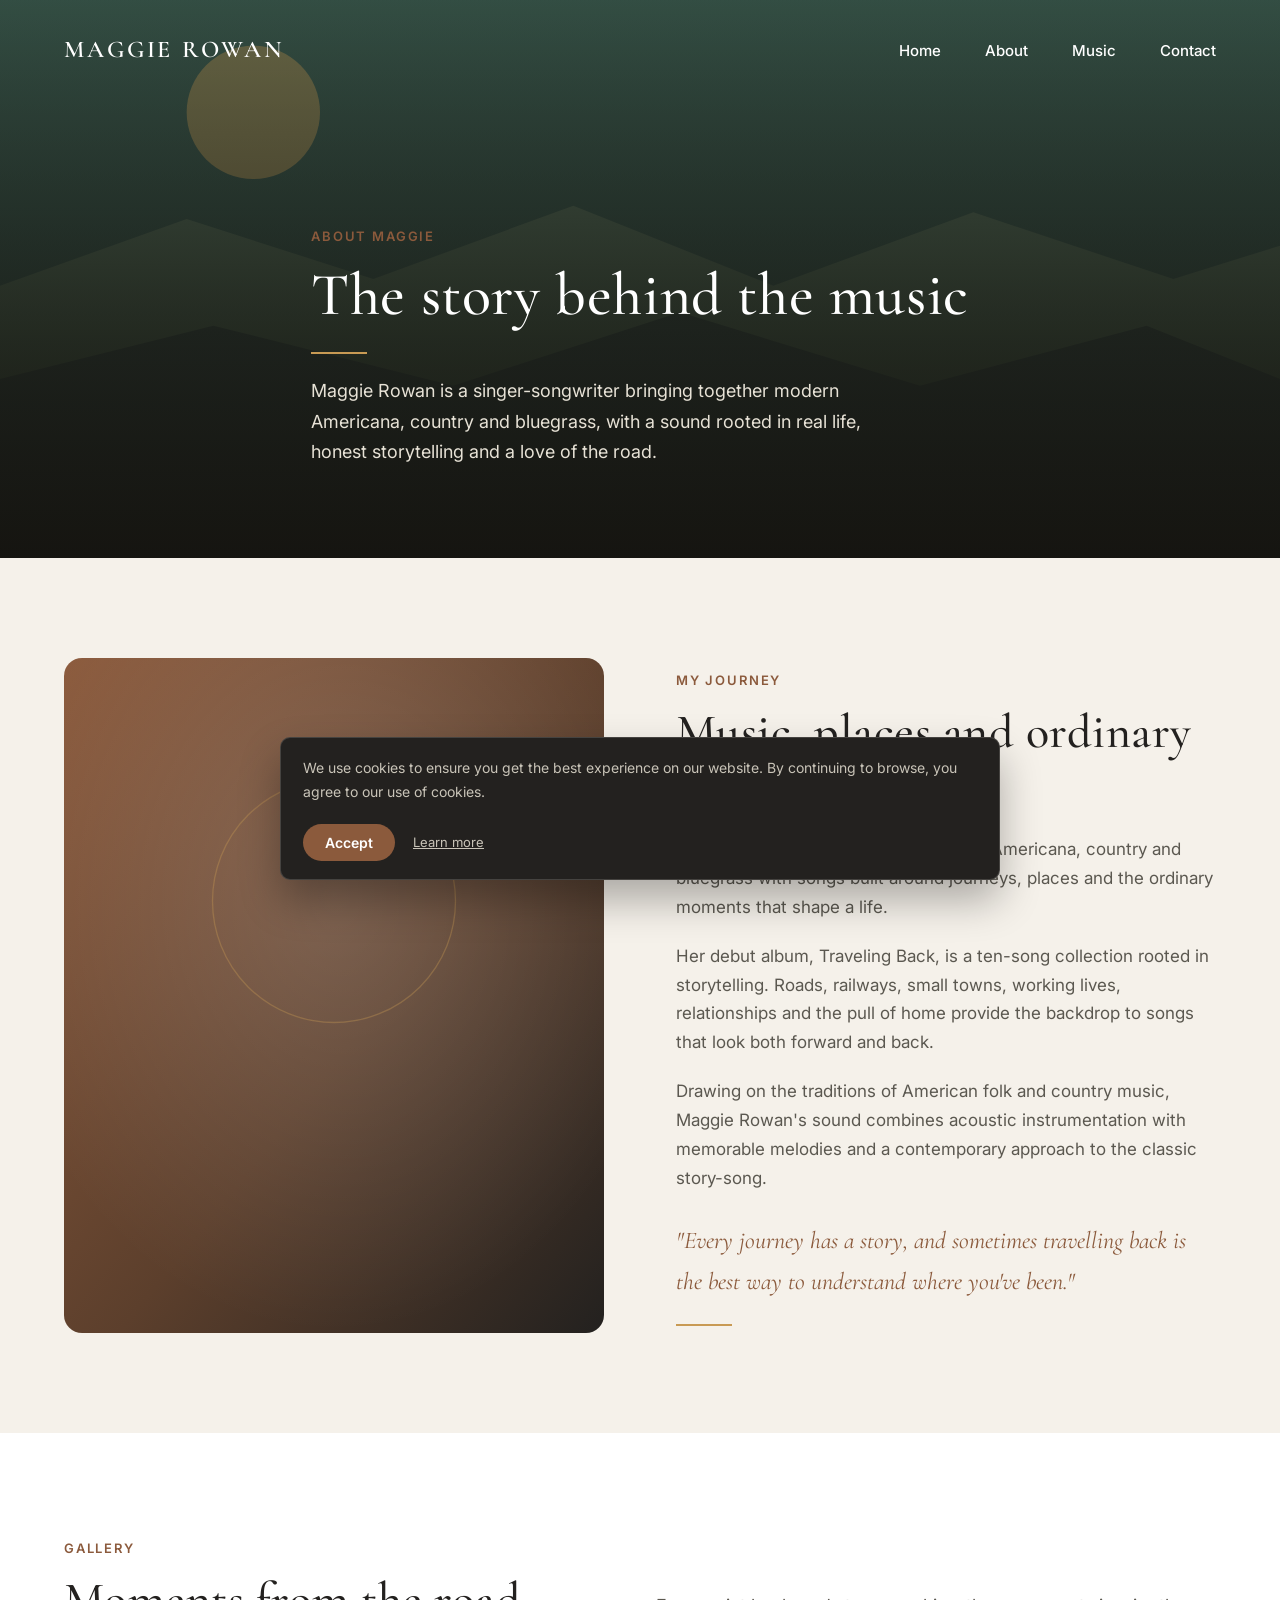
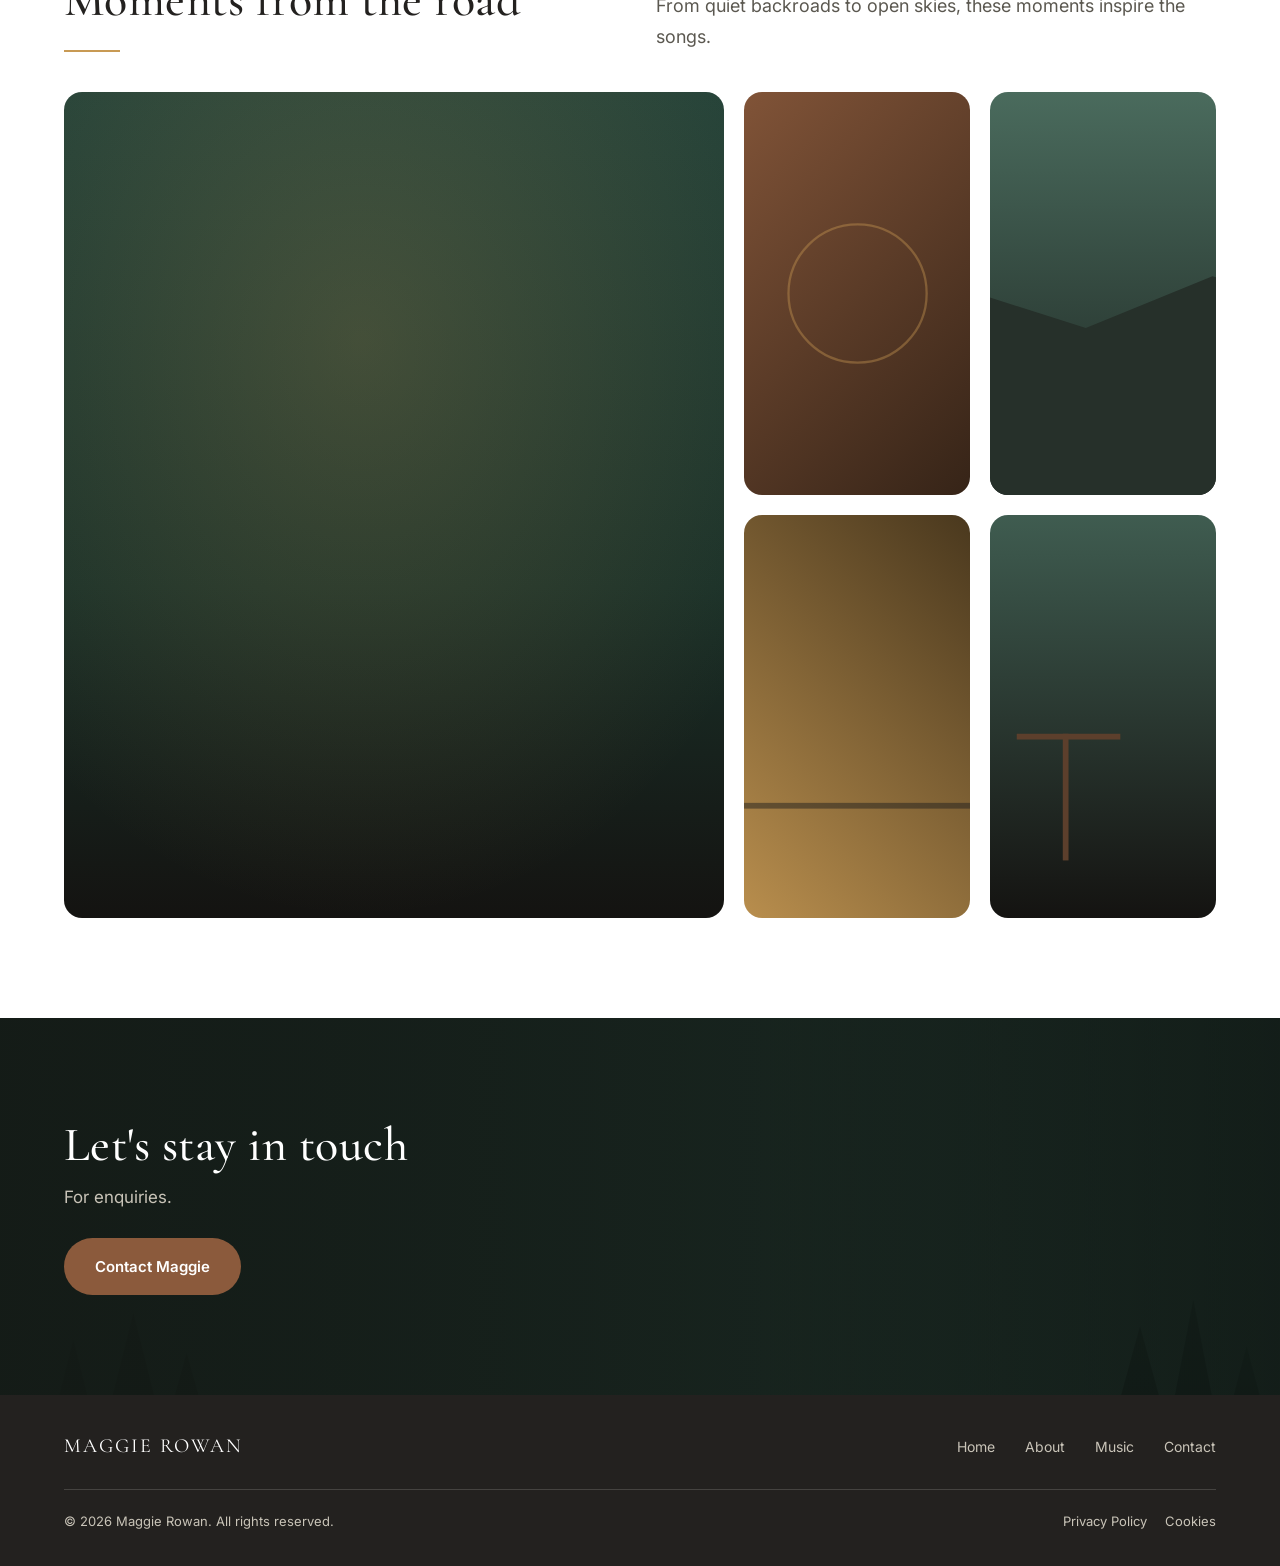
==== static-site/about.html @ f552a963 "Add static site build for Netlify deployment Framework-free HTML/CSS/JS export of the Maggie Rowan d" ====
<!DOCTYPE html>
<html lang="en-US">
<head>
<meta charset="UTF-8" />
<meta name="viewport" content="width=device-width, initial-scale=1" />
<title>About | Maggie Rowan</title>
<meta name="description" content="The story behind Maggie Rowan's music — modern Americana, country and bluegrass rooted in storytelling and the road home." />
<link rel="preconnect" href="https://fonts.googleapis.com">
<link rel="preconnect" href="https://fonts.gstatic.com" crossorigin>
<link href="https://fonts.googleapis.com/css2?family=Cormorant+Garamond:ital,wght@0,400;0,500;0,600;1,500&family=Inter:wght@400;500;600;700&display=swap" rel="stylesheet">
<link rel="stylesheet" href="assets/css/style.css" />
</head>
<body class="mr-body">

<header class="mr-header" id="mr-site-header">
	<div class="mr-container mr-header-inner">
		<a class="mr-logo" href="index.html">Maggie Rowan</a>
		<ul class="mr-nav" id="mr-nav">
			<li><a href="index.html">Home</a></li>
			<li><a href="about.html">About</a></li>
			<li><a href="music.html">Music</a></li>
			<li><a href="contact.html">Contact</a></li>
		</ul>
		<button type="button" class="mr-nav-toggle" id="mr-nav-toggle" aria-label="Toggle menu" aria-expanded="false" aria-controls="mr-nav">
			<span></span><span></span><span></span>
		</button>
	</div>
</header>

<main>

	<!-- PAGE HERO -->
	<section class="mr-page-hero" style="background-image:url('assets/images/page-hero.svg');">
		<div class="mr-container mr-page-hero-content">
			<span class="mr-eyebrow">About Maggie</span>
			<h1 class="mr-h1-sm">The story behind the music</h1>
			<hr class="mr-rule" />
			<p class="mr-lead" style="color:#e7e2d6;margin-top:22px;">
				Maggie Rowan is a singer-songwriter bringing together modern Americana, country and bluegrass, with a sound rooted in real life, honest storytelling and a love of the road.
			</p>
		</div>
	</section>

	<!-- MY JOURNEY -->
	<section class="mr-section mr-bg-ivory">
		<div class="mr-container mr-split">
			<div class="mr-split-media">
				<img src="assets/images/portrait-1.svg" alt="Maggie Rowan — replace with final artist photography" />
			</div>
			<div class="mr-split-body">
				<span class="mr-eyebrow">My Journey</span>
				<h2 class="mr-h2">Music, places and ordinary moments</h2>
				<p>Maggie Rowan brings together modern Americana, country and bluegrass with songs built around journeys, places and the ordinary moments that shape a life.</p>
				<p>Her debut album, Traveling Back, is a ten-song collection rooted in storytelling. Roads, railways, small towns, working lives, relationships and the pull of home provide the backdrop to songs that look both forward and back.</p>
				<p>Drawing on the traditions of American folk and country music, Maggie Rowan's sound combines acoustic instrumentation with memorable melodies and a contemporary approach to the classic story-song.</p>
				<blockquote class="mr-pull-quote">
					"Every journey has a story, and sometimes travelling back is the best way to understand where you've been."
				</blockquote>
				<hr class="mr-rule" />
			</div>
		</div>
	</section>

	<!-- GALLERY -->
	<section class="mr-section mr-bg-white">
		<div class="mr-container">
			<div class="mr-tracklist-head">
				<div>
					<span class="mr-eyebrow">Gallery</span>
					<h2 class="mr-h2" style="margin-bottom:0;">Moments from the road</h2>
					<hr class="mr-rule" />
				</div>
				<p class="mr-lead" style="margin:0;">From quiet backroads to open skies, these moments inspire the songs.</p>
			</div>

			<div class="mr-gallery">
				<div class="mr-gallery-main">
					<img src="assets/images/portrait-2.svg" alt="Maggie Rowan performing — replace with final photography" />
				</div>
				<div class="mr-gallery-grid">
					<img src="assets/images/gallery-2.svg" alt="" />
					<img src="assets/images/gallery-1.svg" alt="" />
					<img src="assets/images/gallery-3.svg" alt="" />
					<img src="assets/images/gallery-4.svg" alt="" />
				</div>
			</div>
		</div>
	</section>

	<!-- CONTACT CTA -->
	<section class="mr-section mr-cta" style="background-image:url('assets/images/cta-bg.svg');">
		<div class="mr-container mr-cta-inner">
			<div>
				<h2 class="mr-h2">Let's stay in touch</h2>
				<p>For enquiries.</p>
				<a class="mr-btn mr-btn-rust" href="contact.html">Contact Maggie</a>
			</div>
		</div>
	</section>

</main>

<footer class="mr-footer">
	<div class="mr-container">
		<div class="mr-footer-inner">
			<a class="mr-footer-logo" href="index.html">Maggie Rowan</a>
			<ul class="mr-footer-nav">
				<li><a href="index.html">Home</a></li>
				<li><a href="about.html">About</a></li>
				<li><a href="music.html">Music</a></li>
				<li><a href="contact.html">Contact</a></li>
			</ul>
		</div>
		<div class="mr-footer-bottom">
			<span>&copy; 2026 Maggie Rowan. All rights reserved.</span>
			<div class="mr-footer-legal">
				<a href="privacy-policy.html">Privacy Policy</a>
				<a href="#" id="mr-manage-cookies">Cookies</a>
			</div>
		</div>
	</div>
</footer>

<div class="mr-cookie-banner" id="mr-cookie-banner" role="dialog" aria-live="polite" aria-label="Cookie notice">
	<p>We use cookies to ensure you get the best experience on our website. By continuing to browse, you agree to our use of cookies.</p>
	<div class="mr-cookie-actions">
		<button type="button" class="mr-cookie-accept" id="mr-cookie-accept">Accept</button>
		<a href="privacy-policy.html">Learn more</a>
	</div>
</div>

<script src="assets/js/main.js"></script>
</body>
</html>
---- static-site/assets/css/style.css ----
/*
Maggie Rowan -- static site stylesheet.
A premium, editorial site for singer-songwriter Maggie Rowan
(Modern Americana / Country / Bluegrass), promoting her debut
album "Traveling Back".
*/

/* ==========================================================================
   1. DESIGN TOKENS
   ========================================================================== */

:root {
  /* Color palette */
  --mr-ivory: #F5F1EA;
  --mr-charcoal: #23211F;
  --mr-forest: #234239;
  --mr-forest-dark: #172d26;
  --mr-rust: #8B5A3C;
  --mr-gold: #C89A54;
  --mr-white: #FFFFFF;

  --mr-text-dark: var(--mr-charcoal);
  --mr-text-muted: #5b5850;
  --mr-text-on-dark: #F5F1EA;
  --mr-text-on-dark-muted: #c9c4b8;

  --mr-border: rgba(35, 33, 31, 0.1);
  --mr-border-on-dark: rgba(245, 241, 234, 0.16);

  /* Typography */
  --mr-font-heading: 'Cormorant Garamond', Georgia, 'Times New Roman', serif;
  --mr-font-body: 'Inter', -apple-system, BlinkMacSystemFont, 'Segoe UI', sans-serif;

  /* Layout */
  --mr-max-width: 1200px;
  --mr-gutter: 24px;
  --mr-section-space: 100px;
  --mr-section-space-mobile: 56px;
  --mr-radius: 18px;
  --mr-radius-sm: 10px;

  --mr-ease: cubic-bezier(0.4, 0, 0.2, 1);
}

/* ==========================================================================
   2. RESET & BASE
   ========================================================================== */

*, *::before, *::after { box-sizing: border-box; }

html { scroll-behavior: smooth; }

body {
  margin: 0;
  font-family: var(--mr-font-body);
  font-size: 17px;
  line-height: 1.7;
  color: var(--mr-text-dark);
  background: var(--mr-ivory);
  -webkit-font-smoothing: antialiased;
}

img { max-width: 100%; display: block; }

a { color: inherit; text-decoration: none; }

ul { margin: 0; padding: 0; list-style: none; }

button { font-family: inherit; cursor: pointer; }

h1, h2, h3, h4, h5, h6 {
  font-family: var(--mr-font-heading);
  font-weight: 500;
  line-height: 1.15;
  margin: 0 0 20px;
  letter-spacing: 0.01em;
  color: var(--mr-charcoal);
}

p { margin: 0 0 20px; }

.mr-container {
  max-width: var(--mr-max-width);
  margin: 0 auto;
  padding: 0 var(--mr-gutter);
}

.mr-section {
  padding: var(--mr-section-space) 0;
}

@media (max-width: 782px) {
  body { font-size: 16px; }
  .mr-section { padding: var(--mr-section-space-mobile) 0; }
}

.mr-bg-ivory { background: var(--mr-ivory); }
.mr-bg-white { background: var(--mr-white); }
.mr-bg-forest { background: var(--mr-forest); color: var(--mr-text-on-dark); }
.mr-bg-charcoal { background: var(--mr-charcoal); color: var(--mr-text-on-dark); }
.mr-bg-forest h1, .mr-bg-forest h2, .mr-bg-forest h3,
.mr-bg-charcoal h1, .mr-bg-charcoal h2, .mr-bg-charcoal h3 { color: var(--mr-white); }

.mr-eyebrow {
  display: inline-block;
  font-family: var(--mr-font-body);
  font-size: 13px;
  font-weight: 600;
  letter-spacing: 0.14em;
  text-transform: uppercase;
  color: var(--mr-rust);
  margin-bottom: 14px;
}
.mr-bg-forest .mr-eyebrow,
.mr-bg-charcoal .mr-eyebrow { color: var(--mr-gold); }

.mr-rule {
  width: 56px;
  height: 2px;
  background: var(--mr-gold);
  border: none;
  margin: 22px 0 0;
}

.mr-lead {
  font-size: 18px;
  color: var(--mr-text-muted);
  max-width: 560px;
}
.mr-bg-forest .mr-lead,
.mr-bg-charcoal .mr-lead { color: var(--mr-text-on-dark-muted); }

/* Headings scale */
.mr-h1 { font-size: 76px; }
.mr-h1-sm { font-size: 60px; }
.mr-h2 { font-size: 48px; }
.mr-h3 { font-size: 30px; }

@media (max-width: 1080px) {
  .mr-h1 { font-size: 58px; }
  .mr-h1-sm { font-size: 48px; }
  .mr-h2 { font-size: 38px; }
}
@media (max-width: 600px) {
  .mr-h1 { font-size: 40px; }
  .mr-h1-sm { font-size: 34px; }
  .mr-h2 { font-size: 30px; }
  .mr-h3 { font-size: 24px; }
}

/* ==========================================================================
   3. BUTTONS
   ========================================================================== */

.mr-btn {
  display: inline-flex;
  align-items: center;
  gap: 10px;
  padding: 15px 30px;
  border-radius: 999px;
  font-family: var(--mr-font-body);
  font-size: 15px;
  font-weight: 600;
  border: 1px solid transparent;
  transition: all 0.25s var(--mr-ease);
  white-space: nowrap;
}

.mr-btn-rust {
  background: var(--mr-rust);
  color: var(--mr-white);
}
.mr-btn-rust:hover { background: #764a31; color: var(--mr-white); }

.mr-btn-outline {
  background: transparent;
  border-color: rgba(255,255,255,0.6);
  color: var(--mr-white);
}
.mr-btn-outline:hover { background: rgba(255,255,255,0.12); }

.mr-btn-outline-dark {
  background: transparent;
  border-color: var(--mr-charcoal);
  color: var(--mr-charcoal);
}
.mr-btn-outline-dark:hover { background: var(--mr-charcoal); color: var(--mr-white); }

.mr-btn-spotify { background: #1DB954; color: #fff; }
.mr-btn-spotify:hover { background: #17a34a; color: #fff; }

.mr-btn-itunes { background: transparent; border-color: rgba(255,255,255,0.6); color: var(--mr-white); }
.mr-btn-itunes:hover { background: rgba(255,255,255,0.12); }

.mr-btn-row { display: flex; flex-wrap: wrap; gap: 16px; margin-top: 34px; }

.mr-badge {
  display: inline-flex;
  align-items: center;
  gap: 8px;
  padding: 9px 18px;
  border-radius: 999px;
  border: 1px solid var(--mr-border-on-dark);
  font-size: 14px;
  color: var(--mr-text-on-dark-muted);
}

/* ==========================================================================
   4. HEADER / NAVIGATION
   ========================================================================== */

.mr-header {
  position: absolute;
  top: 0;
  left: 0;
  right: 0;
  z-index: 100;
  padding: 30px 0;
  transition: background-color 0.3s var(--mr-ease), padding 0.3s var(--mr-ease), box-shadow .3s var(--mr-ease);
}

.mr-header.is-solid,
.mr-header.mr-header--static {
  position: relative;
  background: var(--mr-ivory);
  padding: 20px 0;
}

.mr-header.is-scrolled {
  background: rgba(35, 33, 31, 0.92);
  padding: 16px 0;
  box-shadow: 0 8px 24px rgba(0,0,0,0.15);
  position: fixed;
  backdrop-filter: saturate(140%) blur(6px);
}

.mr-header--static.is-scrolled { background: rgba(245, 241, 234, 0.96); }
.mr-header--static.is-scrolled .mr-logo,
.mr-header--static .mr-logo { color: var(--mr-charcoal); }
.mr-header--static.is-scrolled .mr-nav a,
.mr-header--static .mr-nav a { color: var(--mr-charcoal); }

.mr-header-inner {
  display: flex;
  align-items: center;
  justify-content: space-between;
}

.mr-logo {
  font-family: var(--mr-font-heading);
  font-size: 24px;
  letter-spacing: 0.12em;
  text-transform: uppercase;
  color: var(--mr-white);
  font-weight: 600;
}

.mr-nav { display: flex; align-items: center; gap: 44px; }

.mr-nav a {
  color: var(--mr-white);
  font-size: 15px;
  font-weight: 500;
  padding-bottom: 6px;
  border-bottom: 1px solid transparent;
  transition: border-color .2s var(--mr-ease), opacity .2s var(--mr-ease);
}

.mr-nav a:hover,
.mr-nav a.current-menu-item,
.mr-nav .current_page_item a {
  border-bottom-color: var(--mr-gold);
}

.mr-nav-toggle {
  display: none;
  flex-direction: column;
  gap: 5px;
  background: none;
  border: none;
  padding: 8px;
}
.mr-nav-toggle span {
  width: 26px;
  height: 2px;
  background: var(--mr-white);
  display: block;
}
.mr-header--static .mr-nav-toggle span,
.mr-header--static.is-scrolled .mr-nav-toggle span { background: var(--mr-charcoal); }

@media (max-width: 900px) {
  .mr-nav {
    position: fixed;
    top: 0; right: 0;
    height: 100vh;
    width: 78%;
    max-width: 340px;
    background: var(--mr-charcoal);
    flex-direction: column;
    justify-content: center;
    align-items: flex-start;
    padding: 40px;
    gap: 30px;
    transform: translateX(100%);
    transition: transform 0.35s var(--mr-ease);
  }
  .mr-nav.is-open { transform: translateX(0); }
  .mr-nav a { color: var(--mr-white); font-size: 20px; }
  .mr-nav-toggle { display: flex; }
  .mr-header--static .mr-nav-toggle span { background: var(--mr-charcoal); }
  body.mr-nav-open { overflow: hidden; }
}

/* ==========================================================================
   5. HERO
   ========================================================================== */

.mr-hero {
  position: relative;
  min-height: 100vh;
  display: flex;
  align-items: flex-end;
  background-size: cover;
  background-position: center;
  color: var(--mr-white);
  overflow: hidden;
}

.mr-hero::after {
  content: "";
  position: absolute;
  inset: 0;
  background: linear-gradient(180deg, rgba(23,45,38,0.35) 0%, rgba(23,20,16,0.35) 45%, rgba(20,17,13,0.86) 100%);
  z-index: 1;
}

.mr-hero-content {
  position: relative;
  z-index: 2;
  padding-bottom: 90px;
  max-width: 760px;
}

.mr-hero .mr-eyebrow { color: var(--mr-gold); }

.mr-hero h1 {
  color: var(--mr-white);
  font-size: 88px;
  margin-bottom: 18px;
  text-transform: uppercase;
  letter-spacing: 0.02em;
}

.mr-hero .mr-hero-subtext {
  font-family: var(--mr-font-heading);
  font-style: italic;
  font-size: 22px;
  color: var(--mr-text-on-dark-muted);
  max-width: 480px;
  margin-bottom: 8px;
}

@media (max-width: 1080px) {
  .mr-hero h1 { font-size: 64px; }
}
@media (max-width: 600px) {
  .mr-hero { min-height: 92vh; align-items: flex-end; }
  .mr-hero-content { padding-bottom: 56px; }
  .mr-hero h1 { font-size: 42px; }
  .mr-hero .mr-hero-subtext { font-size: 18px; }
  .mr-btn { padding: 14px 24px; font-size: 14px; }
}

/* Secondary page hero (About / Music / Contact) */
.mr-page-hero {
  position: relative;
  min-height: 62vh;
  display: flex;
  align-items: flex-end;
  background-size: cover;
  background-position: center;
  color: var(--mr-white);
}
.mr-page-hero::after {
  content: "";
  position: absolute;
  inset: 0;
  background: linear-gradient(180deg, rgba(23,45,38,0.28) 0%, rgba(20,17,13,0.82) 100%);
}
.mr-page-hero-content { position: relative; z-index: 2; padding: 160px 0 70px; max-width: 720px; }
.mr-page-hero h1 { color: var(--mr-white); margin-bottom: 20px; }

/* ==========================================================================
   6. TWO-COLUMN CONTENT (About sections)
   ========================================================================== */

.mr-split {
  display: grid;
  grid-template-columns: 1fr 1fr;
  gap: 72px;
  align-items: center;
}
.mr-split.mr-split--reverse .mr-split-media { order: 2; }
.mr-split-media img {
  border-radius: var(--mr-radius);
  width: 100%;
  height: 100%;
  object-fit: cover;
  aspect-ratio: 4/5;
}
.mr-split-body p { color: var(--mr-text-muted); }
.mr-bg-forest .mr-split-body p,
.mr-bg-charcoal .mr-split-body p { color: var(--mr-text-on-dark-muted); }

.mr-pull-quote {
  font-family: var(--mr-font-heading);
  font-style: italic;
  font-size: 24px;
  color: var(--mr-rust);
  border: none;
  margin: 28px 0 0;
  padding: 0;
}
.mr-bg-forest .mr-pull-quote,
.mr-bg-charcoal .mr-pull-quote { color: var(--mr-gold); }

@media (max-width: 900px) {
  .mr-split { grid-template-columns: 1fr; gap: 40px; }
  .mr-split.mr-split--reverse .mr-split-media { order: -1; }
  .mr-split-media img { aspect-ratio: 16/11; }
}

/* ==========================================================================
   7. FEATURED ALBUM
   ========================================================================== */

.mr-album-feature {
  position: relative;
  background-size: cover;
  background-position: center;
  border-radius: var(--mr-radius);
  overflow: hidden;
  color: var(--mr-white);
}
.mr-album-feature::after {
  content: "";
  position: absolute;
  inset: 0;
  background: linear-gradient(90deg, rgba(35,66,57,0.94) 0%, rgba(35,66,57,0.86) 45%, rgba(35,66,57,0.55) 100%);
}
.mr-album-feature-inner {
  position: relative;
  z-index: 2;
  display: grid;
  grid-template-columns: 280px 1fr;
  gap: 56px;
  align-items: center;
  padding: 70px;
}
.mr-album-cover {
  border-radius: var(--mr-radius-sm);
  overflow: hidden;
  box-shadow: 0 30px 60px rgba(0,0,0,0.35);
  aspect-ratio: 1/1;
}
.mr-album-cover img { width: 100%; height: 100%; object-fit: cover; }
.mr-album-feature h2 { color: var(--mr-white); }
.mr-album-feature p { color: var(--mr-text-on-dark-muted); max-width: 520px; }
.mr-album-badges { display: flex; gap: 14px; flex-wrap: wrap; margin-top: 10px; }

@media (max-width: 900px) {
  .mr-album-feature-inner { grid-template-columns: 1fr; padding: 44px 28px; text-align: left; }
  .mr-album-cover { max-width: 220px; }
}

/* ==========================================================================
   8. TRACK LIST
   ========================================================================== */

.mr-tracklist-head {
  display: flex;
  align-items: flex-end;
  justify-content: space-between;
  margin-bottom: 40px;
  flex-wrap: wrap;
  gap: 16px;
}
.mr-tracklist-head .mr-view-all { font-size: 15px; font-weight: 600; color: var(--mr-rust); }

.mr-tracks {
  display: grid;
  grid-template-columns: 1fr 1fr;
  gap: 0 60px;
}
.mr-track {
  display: flex;
  align-items: center;
  gap: 20px;
  padding: 18px 0;
  border-bottom: 1px solid var(--mr-border);
}
.mr-track:last-child { border-bottom: none; }
.mr-track-num {
  font-family: var(--mr-font-heading);
  font-size: 20px;
  color: var(--mr-rust);
  width: 28px;
  flex-shrink: 0;
}
.mr-track-title { font-weight: 600; font-size: 16px; }
.mr-track-title a:hover { color: var(--mr-rust); }
.mr-track-album { font-size: 14px; color: var(--mr-text-muted); }
.mr-track-time { font-size: 14px; color: var(--mr-text-muted); margin-left: auto; }
.mr-track-play {
  width: 34px; height: 34px;
  border-radius: 50%;
  background: var(--mr-forest);
  color: var(--mr-white);
  display: flex; align-items: center; justify-content: center;
  flex-shrink: 0;
}

@media (max-width: 780px) {
  .mr-tracks { grid-template-columns: 1fr; }
}

/* Full tracklist used on Music page (single column, numbered rows) */
.mr-tracklist-full .mr-track { grid-template-columns: none; }

/* ==========================================================================
   9. GALLERY
   ========================================================================== */

.mr-gallery {
  display: grid;
  grid-template-columns: 1.4fr 1fr;
  gap: 20px;
}
.mr-gallery-main img { border-radius: var(--mr-radius); width: 100%; height: 100%; object-fit: cover; }
.mr-gallery-grid { display: grid; grid-template-columns: 1fr 1fr; gap: 20px; }
.mr-gallery-grid img { border-radius: var(--mr-radius); width: 100%; height: 100%; object-fit: cover; aspect-ratio: 4/3; }

@media (max-width: 900px) {
  .mr-gallery { grid-template-columns: 1fr; }
}

/* ==========================================================================
   10. CONTACT CTA
   ========================================================================== */

.mr-cta {
  position: relative;
  background-size: cover;
  background-position: center;
  color: var(--mr-white);
}
.mr-cta::after {
  content: "";
  position: absolute;
  inset: 0;
  background: linear-gradient(90deg, rgba(20,26,22,0.92) 0%, rgba(20,26,22,0.72) 60%, rgba(20,26,22,0.5) 100%);
}
.mr-cta-inner {
  position: relative;
  z-index: 2;
  display: flex;
  align-items: center;
  justify-content: space-between;
  gap: 40px;
  flex-wrap: wrap;
}
.mr-cta h2 { color: var(--mr-white); margin-bottom: 10px; }
.mr-cta p { color: var(--mr-text-on-dark-muted); margin-bottom: 26px; }

/* ==========================================================================
   11. CONTACT FORM
   ========================================================================== */

.mr-form-wrap {
  background: var(--mr-charcoal);
  border: 1px solid var(--mr-border-on-dark);
  border-radius: var(--mr-radius);
  padding: 40px;
  max-width: 460px;
  width: 100%;
}
.mr-form-row { display: grid; grid-template-columns: 1fr 1fr; gap: 16px; }
.mr-field { margin-bottom: 18px; }
.mr-field label {
  display: block;
  font-size: 13px;
  color: var(--mr-text-on-dark-muted);
  margin-bottom: 8px;
}
.mr-field input,
.mr-field select,
.mr-field textarea {
  width: 100%;
  background: rgba(255,255,255,0.06);
  border: 1px solid var(--mr-border-on-dark);
  border-radius: 8px;
  padding: 13px 14px;
  color: var(--mr-white);
  font-family: var(--mr-font-body);
  font-size: 15px;
}
.mr-field textarea { min-height: 130px; resize: vertical; }
.mr-field input::placeholder,
.mr-field textarea::placeholder { color: rgba(245,241,234,0.4); }
.mr-form-submit {
  width: 100%;
  justify-content: center;
  border: none;
}
.mr-form-note {
  font-size: 13px;
  color: var(--mr-text-on-dark-muted);
  margin-top: 14px;
  text-align: center;
}
.mr-form-success {
  background: rgba(200,154,84,0.12);
  border: 1px solid var(--mr-gold);
  color: var(--mr-ivory);
  padding: 16px;
  border-radius: 10px;
  margin-bottom: 20px;
  font-size: 15px;
}

@media (max-width: 560px) {
  .mr-form-row { grid-template-columns: 1fr; }
  .mr-form-wrap { padding: 28px 22px; }
}

/* Contact page layout */
.mr-contact-grid {
  display: grid;
  grid-template-columns: 1fr 1fr;
  gap: 60px;
  align-items: start;
}
@media (max-width: 900px) {
  .mr-contact-grid { grid-template-columns: 1fr; }
}

/* ==========================================================================
   12. FOOTER
   ========================================================================== */

.mr-footer {
  background: var(--mr-charcoal);
  color: var(--mr-text-on-dark-muted);
  padding: 34px 0;
}
.mr-footer-inner {
  display: flex;
  align-items: center;
  justify-content: space-between;
  flex-wrap: wrap;
  gap: 20px;
}
.mr-footer-logo {
  font-family: var(--mr-font-heading);
  color: var(--mr-white);
  font-size: 20px;
  letter-spacing: 0.1em;
  text-transform: uppercase;
}
.mr-footer-nav { display: flex; gap: 30px; flex-wrap: wrap; }
.mr-footer-nav a { font-size: 14px; }
.mr-footer-nav a:hover { color: var(--mr-gold); }
.mr-footer-bottom {
  border-top: 1px solid var(--mr-border-on-dark);
  margin-top: 26px;
  padding-top: 20px;
  display: flex;
  justify-content: space-between;
  flex-wrap: wrap;
  gap: 12px;
  font-size: 13px;
}
.mr-footer-legal { display: flex; gap: 18px; }
.mr-footer-legal a:hover { color: var(--mr-gold); }

@media (max-width: 700px) {
  .mr-footer-inner, .mr-footer-bottom { flex-direction: column; align-items: flex-start; }
}

/* ==========================================================================
   13. COOKIE CONSENT
   ========================================================================== */

.mr-cookie-banner {
  position: fixed;
  left: 20px;
  right: 20px;
  bottom: 20px;
  z-index: 999;
  background: var(--mr-charcoal);
  color: var(--mr-text-on-dark-muted);
  border: 1px solid var(--mr-border-on-dark);
  border-radius: var(--mr-radius-sm);
  padding: 18px 22px;
  display: flex;
  align-items: center;
  justify-content: space-between;
  gap: 20px;
  flex-wrap: wrap;
  max-width: 720px;
  margin: 0 auto;
  box-shadow: 0 20px 40px rgba(0,0,0,0.3);
  transform: translateY(140%);
  opacity: 0;
  transition: transform .4s var(--mr-ease), opacity .4s var(--mr-ease);
}
.mr-cookie-banner.is-visible { transform: translateY(0); opacity: 1; }
.mr-cookie-banner p { margin: 0; font-size: 14px; }
.mr-cookie-actions { display: flex; align-items: center; gap: 18px; flex-shrink: 0; }
.mr-cookie-actions a { font-size: 13px; text-decoration: underline; }
.mr-cookie-accept {
  background: var(--mr-rust);
  color: var(--mr-white);
  border: none;
  padding: 10px 22px;
  border-radius: 999px;
  font-size: 14px;
  font-weight: 600;
}
.mr-cookie-accept:hover { background: #764a31; }

@media (max-width: 640px) {
  .mr-cookie-banner { flex-direction: column; align-items: flex-start; }
}

/* ==========================================================================
   14. MISC / WORDPRESS DEFAULTS
   ========================================================================== */

.mr-content-page { padding: 90px 0; max-width: 820px; margin: 0 auto; }
.mr-content-page h2 { margin-top: 40px; }
.mr-content-page p, .mr-content-page li { color: var(--mr-text-muted); }
.mr-content-page ul { list-style: disc; padding-left: 22px; margin-bottom: 20px; }

.screen-reader-text {
  position: absolute !important;
  clip: rect(1px, 1px, 1px, 1px);
  overflow: hidden;
  height: 1px; width: 1px;
}

.mr-empty-state {
  text-align: center;
  padding: 60px 0;
  color: var(--mr-text-muted);
}
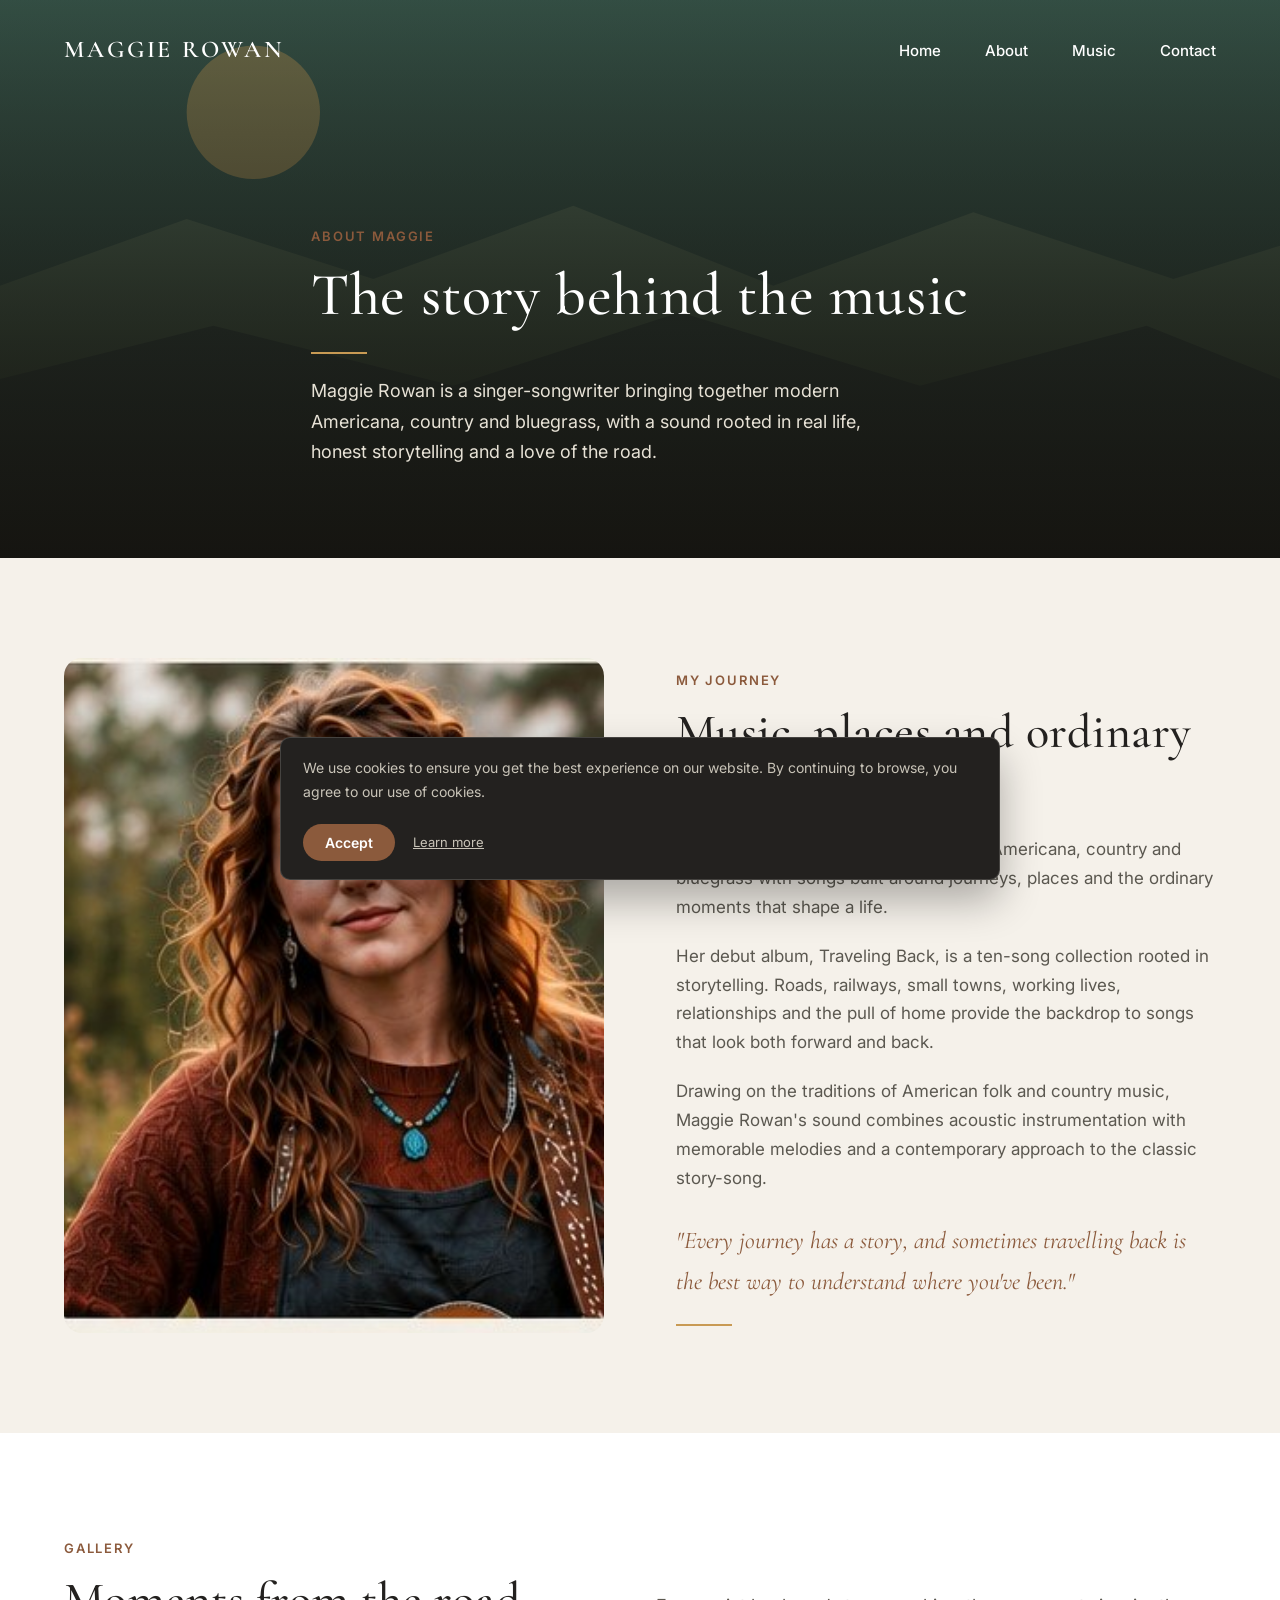
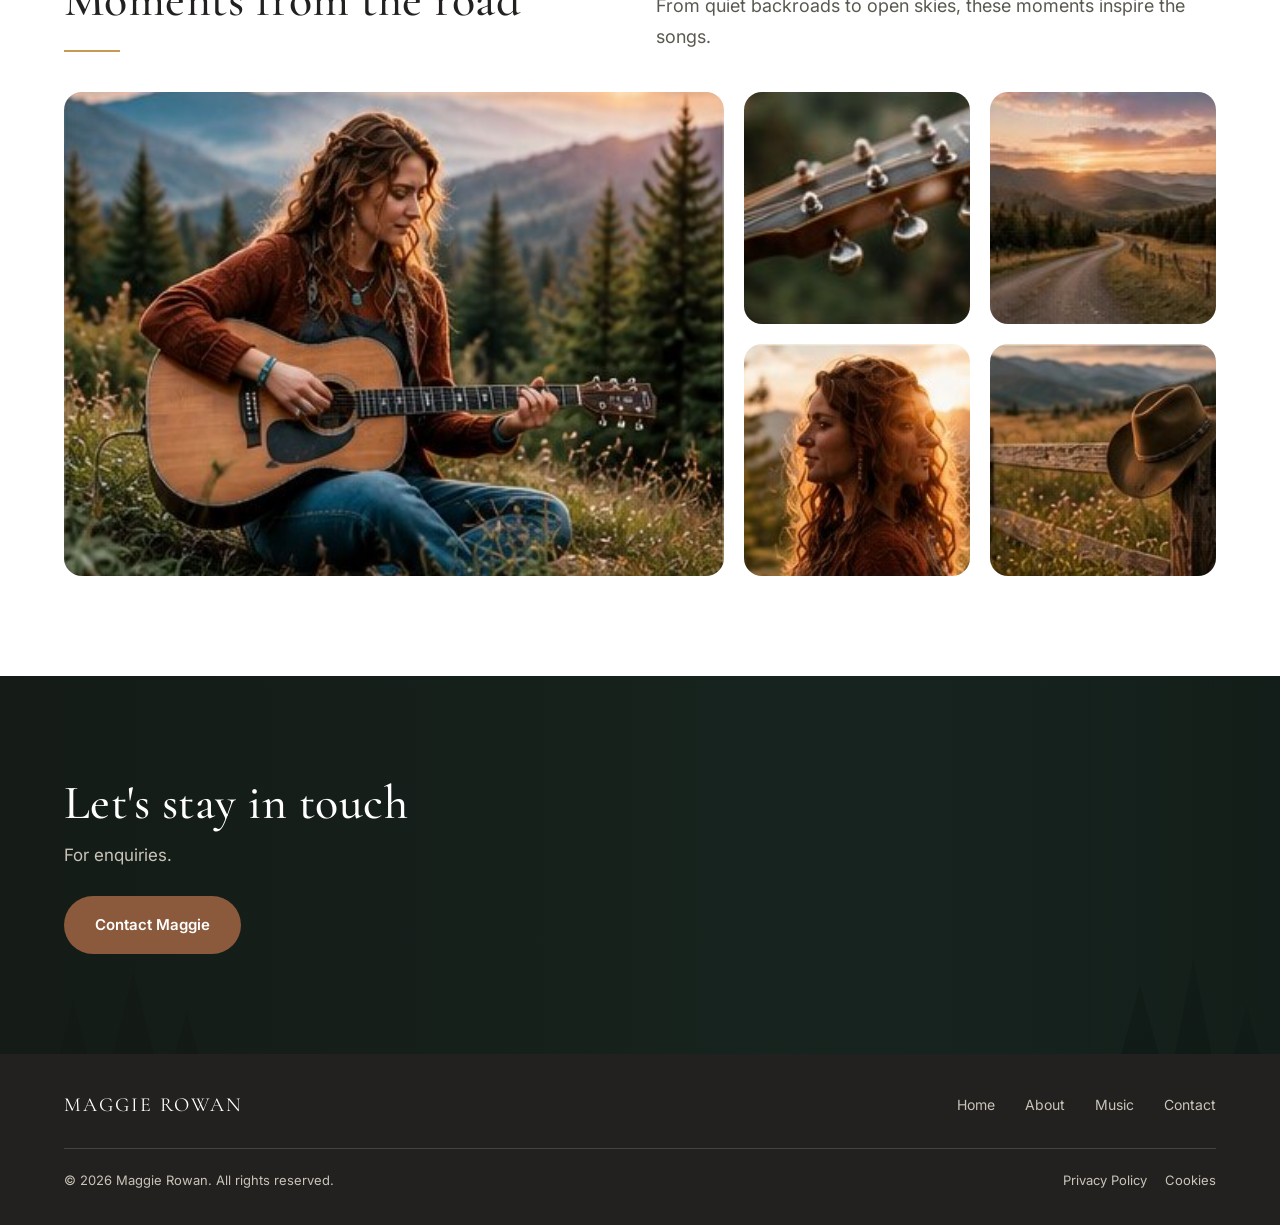
==== commit 08ec59ad: "Replace placeholder art with real photography from the design reference Crops the actual artist phot" ====
--- a/static-site/about.html
+++ b/static-site/about.html
@@ -45,7 +45,7 @@
 	<section class="mr-section mr-bg-ivory">
 		<div class="mr-container mr-split">
 			<div class="mr-split-media">
-				<img src="assets/images/portrait-1.svg" alt="Maggie Rowan — replace with final artist photography" />
+				<img src="assets/images/portrait-about.jpg" alt="Maggie Rowan" />
 			</div>
 			<div class="mr-split-body">
 				<span class="mr-eyebrow">My Journey</span>
@@ -75,13 +75,13 @@
 
 			<div class="mr-gallery">
 				<div class="mr-gallery-main">
-					<img src="assets/images/portrait-2.svg" alt="Maggie Rowan performing — replace with final photography" />
+					<img src="assets/images/gallery-main.jpg" alt="Maggie Rowan performing" />
 				</div>
 				<div class="mr-gallery-grid">
-					<img src="assets/images/gallery-2.svg" alt="" />
-					<img src="assets/images/gallery-1.svg" alt="" />
-					<img src="assets/images/gallery-3.svg" alt="" />
-					<img src="assets/images/gallery-4.svg" alt="" />
+					<img src="assets/images/gallery-headstock.jpg" alt="" />
+					<img src="assets/images/gallery-road.jpg" alt="" />
+					<img src="assets/images/gallery-profile.jpg" alt="" />
+					<img src="assets/images/gallery-hat.jpg" alt="" />
 				</div>
 			</div>
 		</div>
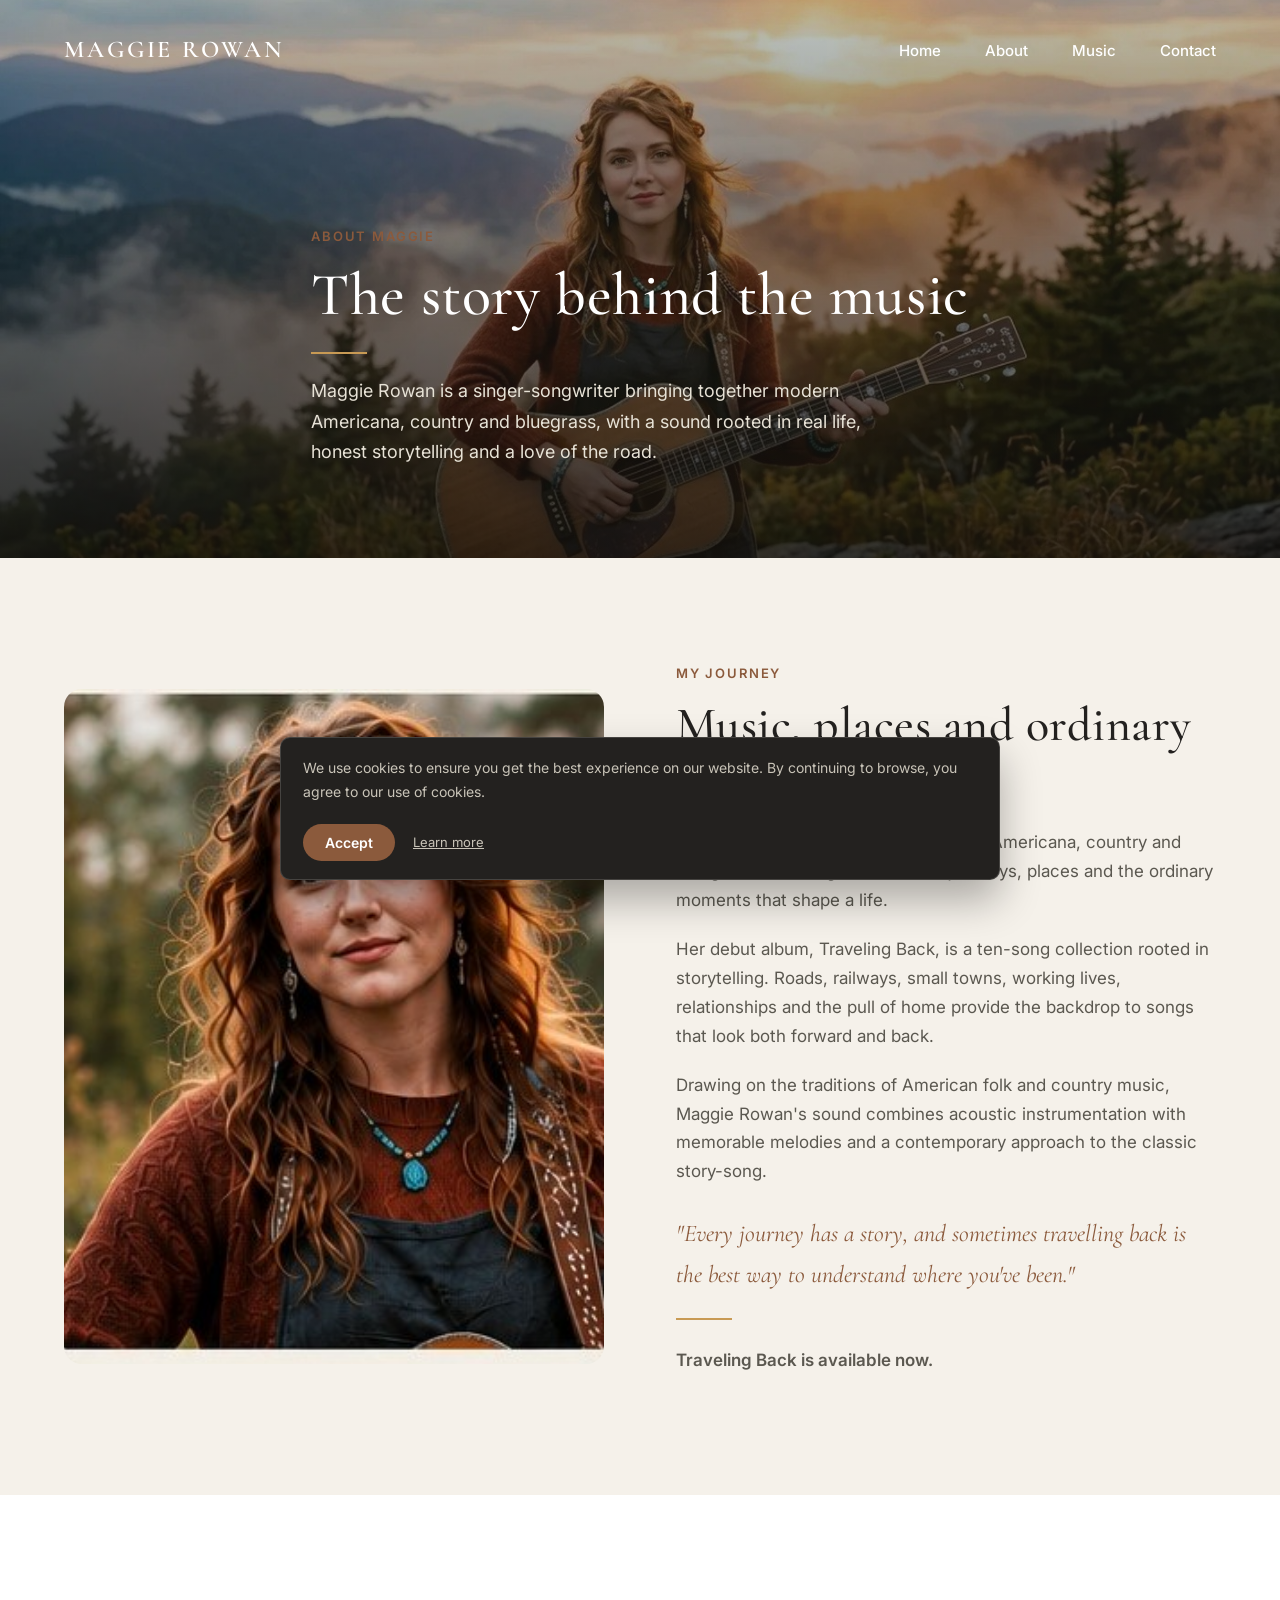
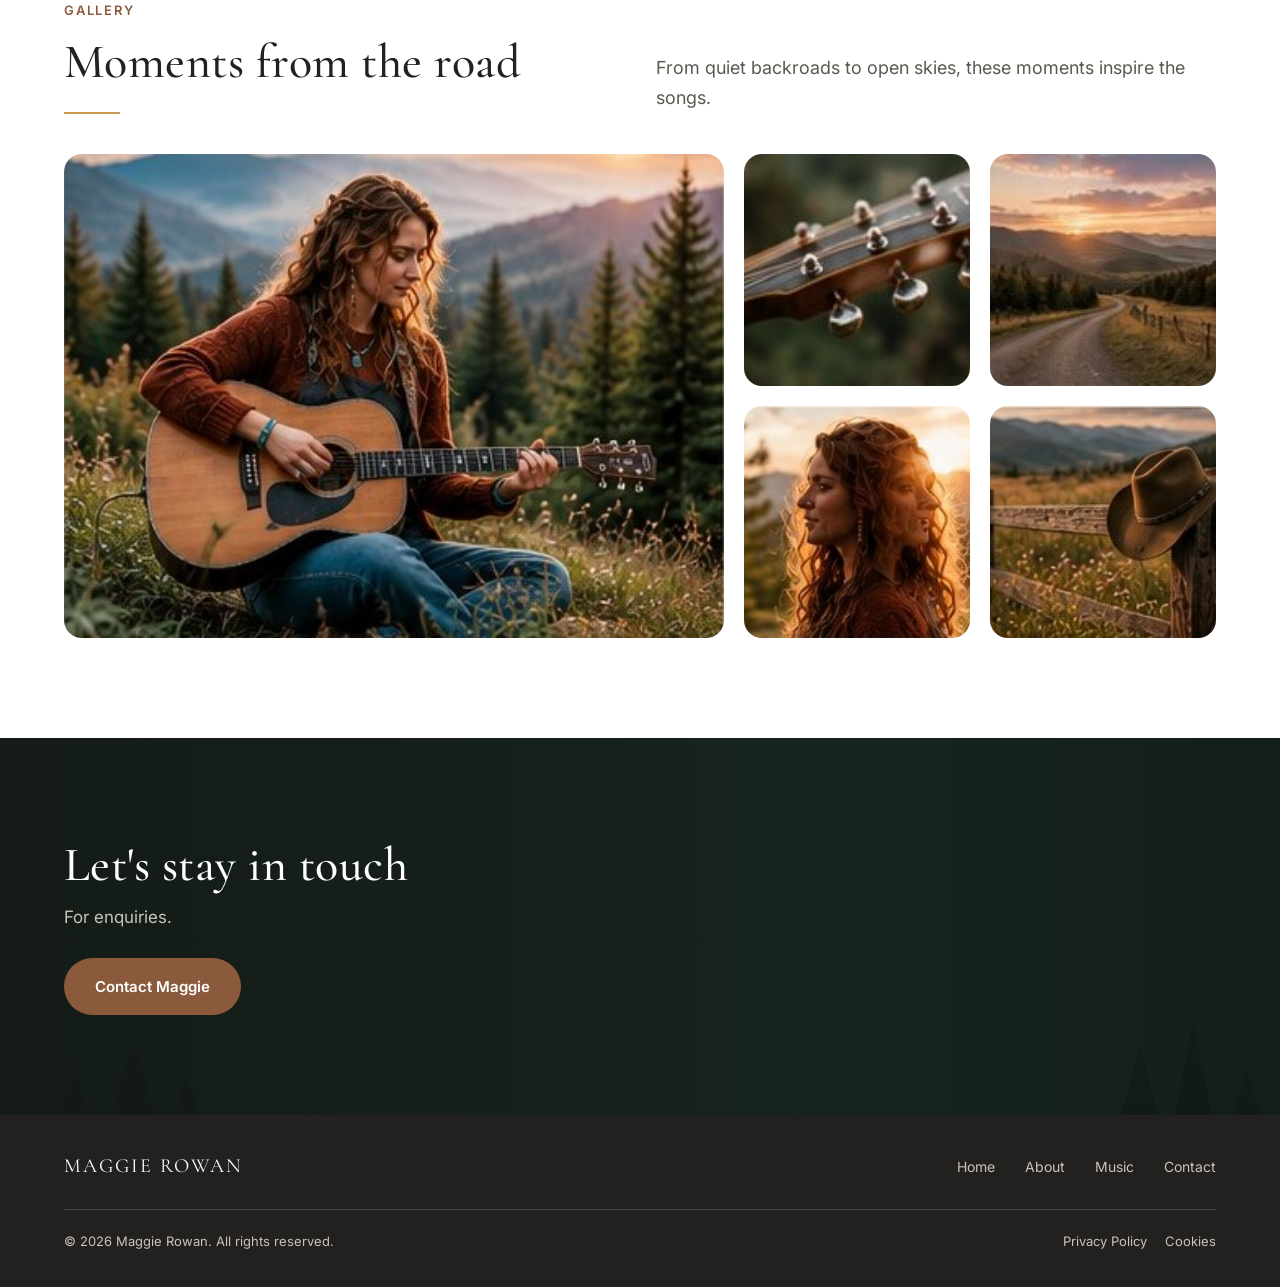
==== commit 4567dc08: "Swap in high-resolution client-supplied photography Replaces the low-res mockup-screenshot crops use" ====
--- a/static-site/about.html
+++ b/static-site/about.html
@@ -30,7 +30,7 @@
 <main>
 
 	<!-- PAGE HERO -->
-	<section class="mr-page-hero" style="background-image:url('assets/images/page-hero.svg');">
+	<section class="mr-page-hero" style="background-image:url('assets/images/hero-photo.jpg');">
 		<div class="mr-container mr-page-hero-content">
 			<span class="mr-eyebrow">About Maggie</span>
 			<h1 class="mr-h1-sm">The story behind the music</h1>
@@ -57,6 +57,7 @@
 					"Every journey has a story, and sometimes travelling back is the best way to understand where you've been."
 				</blockquote>
 				<hr class="mr-rule" />
+				<p style="margin-top:26px;font-weight:600;">Traveling Back is available now.</p>
 			</div>
 		</div>
 	</section>
